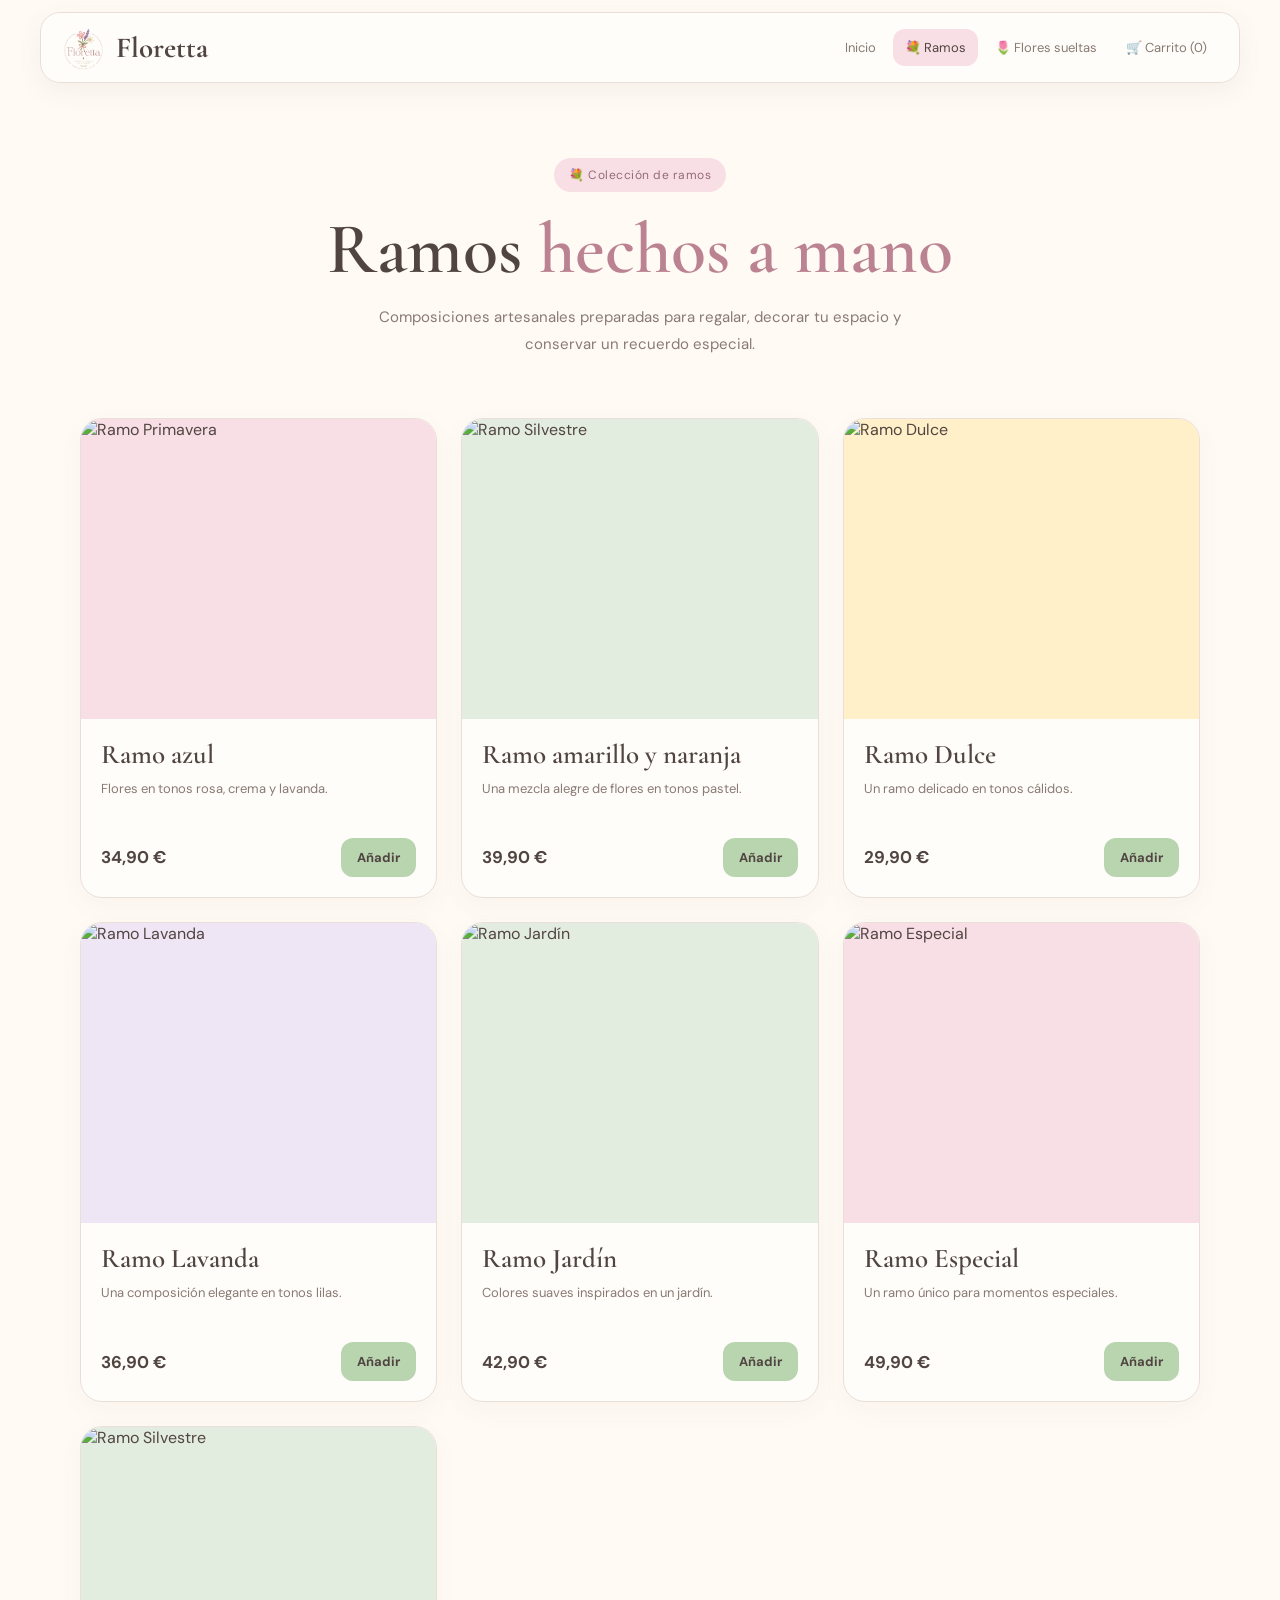
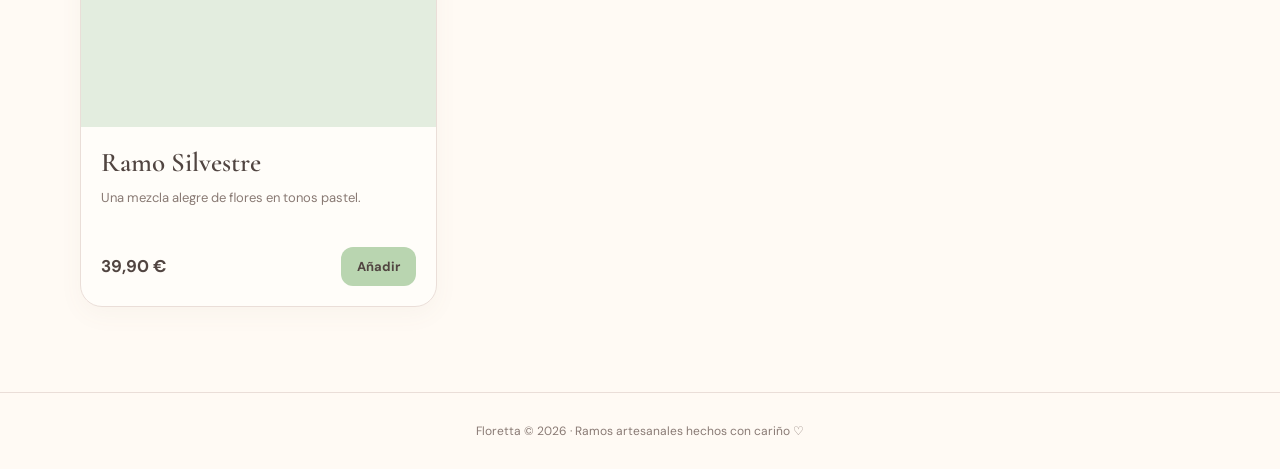
==== ramos.html @ efc67721 "primer commit" ====
<!DOCTYPE html>
<html lang="es">
<head>
  <meta charset="UTF-8">
  <meta name="viewport" content="width=device-width, initial-scale=1.0">
  <meta name="description" content="Floretta: ramos artesanales hechos a mano para durar para siempre.">
  <title>Floretta — Ramos artesanales</title>

  <link rel="preconnect" href="https://fonts.googleapis.com">
  <link rel="preconnect" href="https://fonts.gstatic.com" crossorigin>
  <link href="https://fonts.googleapis.com/css2?family=Cormorant+Garamond:wght@400;500;600;700&family=DM+Sans:wght@400;500;600;700&display=swap" rel="stylesheet">

  <style>
    :root {
      --fondo: #fffaf4;
      --blanco: #fffdf9;
      --rosa: #e9a7b8;
      --rosa-claro: #f8dfe6;
      --verde: #b9d5b0;
      --amarillo: #f5df9c;
      --lavanda: #d9c9e9;
      --texto: #514541;
      --secundario: #897a74;
      --borde: #eaded8;
    }

    * {
      box-sizing: border-box;
      margin: 0;
      padding: 0;
    }

    html {
      scroll-behavior: smooth;
    }

    body {
      font-family: "DM Sans", sans-serif;
      color: var(--texto);
      background: var(--fondo);
      min-height: 100vh;
    }

    a {
      color: inherit;
      text-decoration: none;
    }

    /* NAVEGACIÓN */
    nav {
      position: sticky;
      top: 12px;
      z-index: 100;
      width: calc(100% - 32px);
      max-width: 1200px;
      margin: 12px auto 0;
      padding: 12px 20px;
      display: flex;
      align-items: center;
      justify-content: space-between;
      gap: 20px;
      background: rgba(255, 253, 249, .95);
      border: 1px solid var(--borde);
      border-radius: 20px;
      box-shadow: 0 8px 25px #78645a12;
      backdrop-filter: blur(14px);
    }

    .logo-wrap {
      display: flex;
      align-items: center;
      gap: 10px;
      flex-shrink: 0;
    }

    .logo-img {
      width: 45px;
      height: 45px;
      object-fit: contain;
    }

    .brand-name {
      font-family: "Cormorant Garamond", serif;
      font-size: 29px;
      font-weight: 700;
    }

    .links {
      display: flex;
      align-items: center;
      gap: 5px;
    }

    .links a {
      padding: 10px 12px;
      border-radius: 12px;
      color: var(--secundario);
      font-size: 13px;
      transition: background .25s, color .25s;
    }

    .links a:hover,
    .links a.active {
      background: var(--rosa-claro);
      color: var(--texto);
    }

    /* CABECERA */
    .page-hero {
      text-align: center;
      padding: 75px 20px 50px;
    }

    .eyebrow {
      display: inline-block;
      padding: 9px 15px;
      margin-bottom: 20px;
      border-radius: 30px;
      background: var(--rosa-claro);
      color: #946b77;
      font-size: 12px;
      letter-spacing: .5px;
    }

    h1 {
      font-family: "Cormorant Garamond", serif;
      font-size: clamp(44px, 7vw, 72px);
      font-weight: 600;
      line-height: 1.05;
    }

    .gradient {
      color: #bb8292;
    }

    .page-hero p {
      max-width: 580px;
      margin: 16px auto 0;
      color: var(--secundario);
      font-size: 15px;
      line-height: 1.8;
    }

    /* CATÁLOGO */
    .section {
      width: calc(100% - 32px);
      max-width: 1120px;
      margin: 0 auto;
      padding: 10px 0 85px;
    }

    .grid {
      display: grid;
      grid-template-columns: repeat(3, minmax(0, 1fr));
      gap: 24px;
    }

    .card {
      min-width: 0;
      overflow: hidden;
      background: var(--blanco);
      border: 1px solid var(--borde);
      border-radius: 22px;
      box-shadow: 0 8px 24px #78645a0c;
      transition: transform .3s ease, box-shadow .3s ease;
    }

    .card:hover {
      transform: translateY(-6px);
      box-shadow: 0 18px 35px #78645a20;
    }

    /* IMAGEN: OCUPA TODO EL MARCO */
    .product-art {
      width: 100%;
      height: 300px;
      overflow: hidden;
      display: flex;
      align-items: center;
      justify-content: center;
      background: var(--rosa-claro);
    }

    .product-art.pink { background: #f8dfe6; }
    .product-art.green { background: #e3eddf; }
    .product-art.yellow { background: #fff0c9; }
    .product-art.lav { background: #eee5f5; }
    .product-art.blue { background: #e1eef5; }

    .product-art img {
      display: block;
      width: 100%;
      height: 100%;
      max-width: 100%;
      max-height: 100%;
      object-fit: cover;
      object-position: center;
    }

    .info {
      padding: 20px;
    }

    .info h2,
    .info h3 {
      font-family: "Cormorant Garamond", serif;
      font-size: 27px;
      font-weight: 600;
      line-height: 1.2;
    }

    .desc {
      min-height: 42px;
      margin-top: 8px;
      color: var(--secundario);
      font-size: 13px;
      line-height: 1.6;
    }

    .row {
      display: flex;
      align-items: center;
      justify-content: space-between;
      flex-wrap: wrap;
      gap: 12px;
      margin-top: 17px;
    }

    .price {
      font-size: 17px;
      font-weight: 700;
      white-space: nowrap;
    }

    .add {
      padding: 11px 16px;
      border: none;
      border-radius: 12px;
      background: var(--verde);
      color: var(--texto);
      font-family: inherit;
      font-size: 13px;
      font-weight: 700;
      cursor: pointer;
      transition: transform .2s, background .2s;
    }

    .add:hover {
      background: #a6c99d;
      transform: scale(1.04);
    }

    /* PIE DE PÁGINA */
    footer {
      padding: 30px 20px;
      border-top: 1px solid var(--borde);
      color: var(--secundario);
      text-align: center;
      font-size: 12px;
    }

    /* ANIMACIONES */
    .reveal {
      animation: aparecer .65s ease both;
    }

    @keyframes aparecer {
      from {
        opacity: 0;
        transform: translateY(18px);
      }
      to {
        opacity: 1;
        transform: translateY(0);
      }
    }

    #toast {
      position: fixed;
      right: 20px;
      bottom: 20px;
      z-index: 200;
      max-width: calc(100% - 40px);
      padding: 14px 18px;
      border: 1px solid var(--borde);
      border-radius: 14px;
      background: var(--blanco);
      box-shadow: 0 10px 30px #78645a22;
      font-size: 13px;
      opacity: 0;
      transform: translateY(15px);
      pointer-events: none;
      transition: .25s;
    }

    #toast.show {
      opacity: 1;
      transform: translateY(0);
    }

    /* TABLET */
    @media (max-width: 850px) {
      .grid {
        grid-template-columns: repeat(2, minmax(0, 1fr));
        gap: 16px;
      }

      .product-art {
        height: 260px;
      }

      nav {
        padding: 10px 12px;
      }

      .links a {
        padding: 9px 8px;
        font-size: 12px;
      }
    }

    /* MÓVIL */
    @media (max-width: 560px) {
      nav {
        position: relative;
        top: 0;
        flex-direction: column;
        gap: 8px;
      }

      .links {
        width: 100%;
        justify-content: center;
        flex-wrap: wrap;
      }

      .links a {
        font-size: 11px;
        padding: 8px;
      }

      .page-hero {
        padding: 55px 18px 35px;
      }

      h1 {
        font-size: 46px;
      }

      .page-hero p {
        font-size: 14px;
      }

      .grid {
        grid-template-columns: 1fr;
        max-width: 400px;
        margin: 0 auto;
      }

      .product-art {
        height: 320px;
      }

      .info {
        padding: 18px;
      }
    }

    @media (prefers-reduced-motion: reduce) {
      *, *::before, *::after {
        animation-duration: .01ms !important;
        transition-duration: .01ms !important;
        scroll-behavior: auto !important;
      }
    }
  </style>
</head>

<body>
  <nav>
    <a class="logo-wrap" href="index.html">
      <img alt="Logo de Floretta" class="logo-img" src="logo-floretta.png">
      <span class="brand-name">Floretta</span>
    </a>

    <div class="links">
      <a href="index.html">Inicio</a>
      <a class="active" href="ramos.html">💐 Ramos</a>
      <a href="flores.html">🌷 Flores sueltas</a>
      <a href="carrito.html">🛒 Carrito (<span id="count">0</span>)</a>
    </div>
  </nav>

  <main>
    <section class="page-hero">
      <span class="eyebrow">💐 Colección de ramos</span>
      <h1>Ramos <span class="gradient">hechos a mano</span></h1>
      <p>
        Composiciones artesanales preparadas para regalar,
        decorar tu espacio y conservar un recuerdo especial.
      </p>
    </section>

    <section class="section">
      <div class="grid">

        <article class="card reveal">
          <div class="product-art pink">
            <img src="img/flor_azul.png" alt="Ramo Primavera">
          </div>
          <div class="info">
            <h3>Ramo azul</h3>
            <p class="desc">Flores en tonos rosa, crema y lavanda.</p>
            <div class="row">
              <span class="price">34,90 €</span>
              <button class="add" data-name="Ramo Primavera" data-price="34,90 €">Añadir</button>
            </div>
          </div>
        </article>

        <article class="card reveal">
          <div class="product-art green">
            <img src="img/flor_amarilla.JPEG" alt="Ramo Silvestre">
          </div>
          <div class="info">
            <h3>Ramo amarillo y naranja</h3>
            <p class="desc">Una mezcla alegre de flores en tonos pastel.</p>
            <div class="row">
              <span class="price">39,90 €</span>
              <button class="add" data-name="Ramo Silvestre" data-price="39,90 €">Añadir</button>
            </div>
          </div>
        </article>

        <article class="card reveal">
          <div class="product-art yellow">
            <img src="img/flor_rosa.JPEG" alt="Ramo Dulce">
          </div>
          <div class="info">
            <h3>Ramo Dulce</h3>
            <p class="desc">Un ramo delicado en tonos cálidos.</p>
            <div class="row">
              <span class="price">29,90 €</span>
              <button class="add" data-name="Ramo Dulce" data-price="29,90 €">Añadir</button>
            </div>
          </div>
        </article>

        <article class="card reveal">
          <div class="product-art lav">
            <img src="img/ramo_lavanda.png" alt="Ramo Lavanda">
          </div>
          <div class="info">
            <h3>Ramo Lavanda</h3>
            <p class="desc">Una composición elegante en tonos lilas.</p>
            <div class="row">
              <span class="price">36,90 €</span>
              <button class="add" data-name="Ramo Lavanda" data-price="36,90 €">Añadir</button>
            </div>
          </div>
        </article>

        <article class="card reveal">
          <div class="product-art green">
            <img src="img/ramo_jardin.png" alt="Ramo Jardín">
          </div>
          <div class="info">
            <h3>Ramo Jardín</h3>
            <p class="desc">Colores suaves inspirados en un jardín.</p>
            <div class="row">
              <span class="price">42,90 €</span>
              <button class="add" data-name="Ramo Jardín" data-price="42,90 €">Añadir</button>
            </div>
          </div>
        </article>

        <article class="card reveal">
          <div class="product-art pink">
            <img src="img/ramo_especial.png" alt="Ramo Especial">
          </div>
          <div class="info">
            <h3>Ramo Especial</h3>
            <p class="desc">Un ramo único para momentos especiales.</p>
            <div class="row">
              <span class="price">49,90 €</span>
              <button class="add" data-name="Ramo Especial" data-price="49,90 €">Añadir</button>
            </div>
          </div>
        </article>

        <article class="card reveal">
          <div class="product-art green">
            <img src="img/ramo_silvestre.png" alt="Ramo Silvestre">
          </div>
          <div class="info">
            <h3>Ramo Silvestre</h3>
            <p class="desc">Una mezcla alegre de flores en tonos pastel.</p>
            <div class="row">
              <span class="price">39,90 €</span>
              <button class="add" data-name="Ramo Silvestre" data-price="39,90 €">Añadir</button>
            </div>
          </div>
        </article>

      </div>
    </section>
  </main>

  <footer>
    Floretta © 2026 · Ramos artesanales hechos con cariño ♡
  </footer>

  <div id="toast" role="status" aria-live="polite"></div>

  <script>
    // Carrito compartido entre páginas mediante localStorage.
    let cart = [];

    try {
      cart = JSON.parse(localStorage.getItem("floresCart") || "[]");
      if (!Array.isArray(cart)) cart = [];
    } catch (error) {
      cart = [];
    }

    const count = document.getElementById("count");
    const toast = document.getElementById("toast");

    function updateCount() {
      count.textContent = cart.length;
    }

    function showToast(message) {
      toast.textContent = message;
      toast.classList.add("show");

      window.clearTimeout(showToast.timer);
      showToast.timer = window.setTimeout(() => {
        toast.classList.remove("show");
      }, 2000);
    }

    document.querySelectorAll(".add").forEach(button => {
      button.addEventListener("click", () => {
        cart.push({
          name: button.dataset.name,
          price: button.dataset.price
        });

        localStorage.setItem("floresCart", JSON.stringify(cart));
        updateCount();
        showToast("🌸 " + button.dataset.name + " añadido al carrito");
      });
    });

    updateCount();
  </script>
</body>
</html>
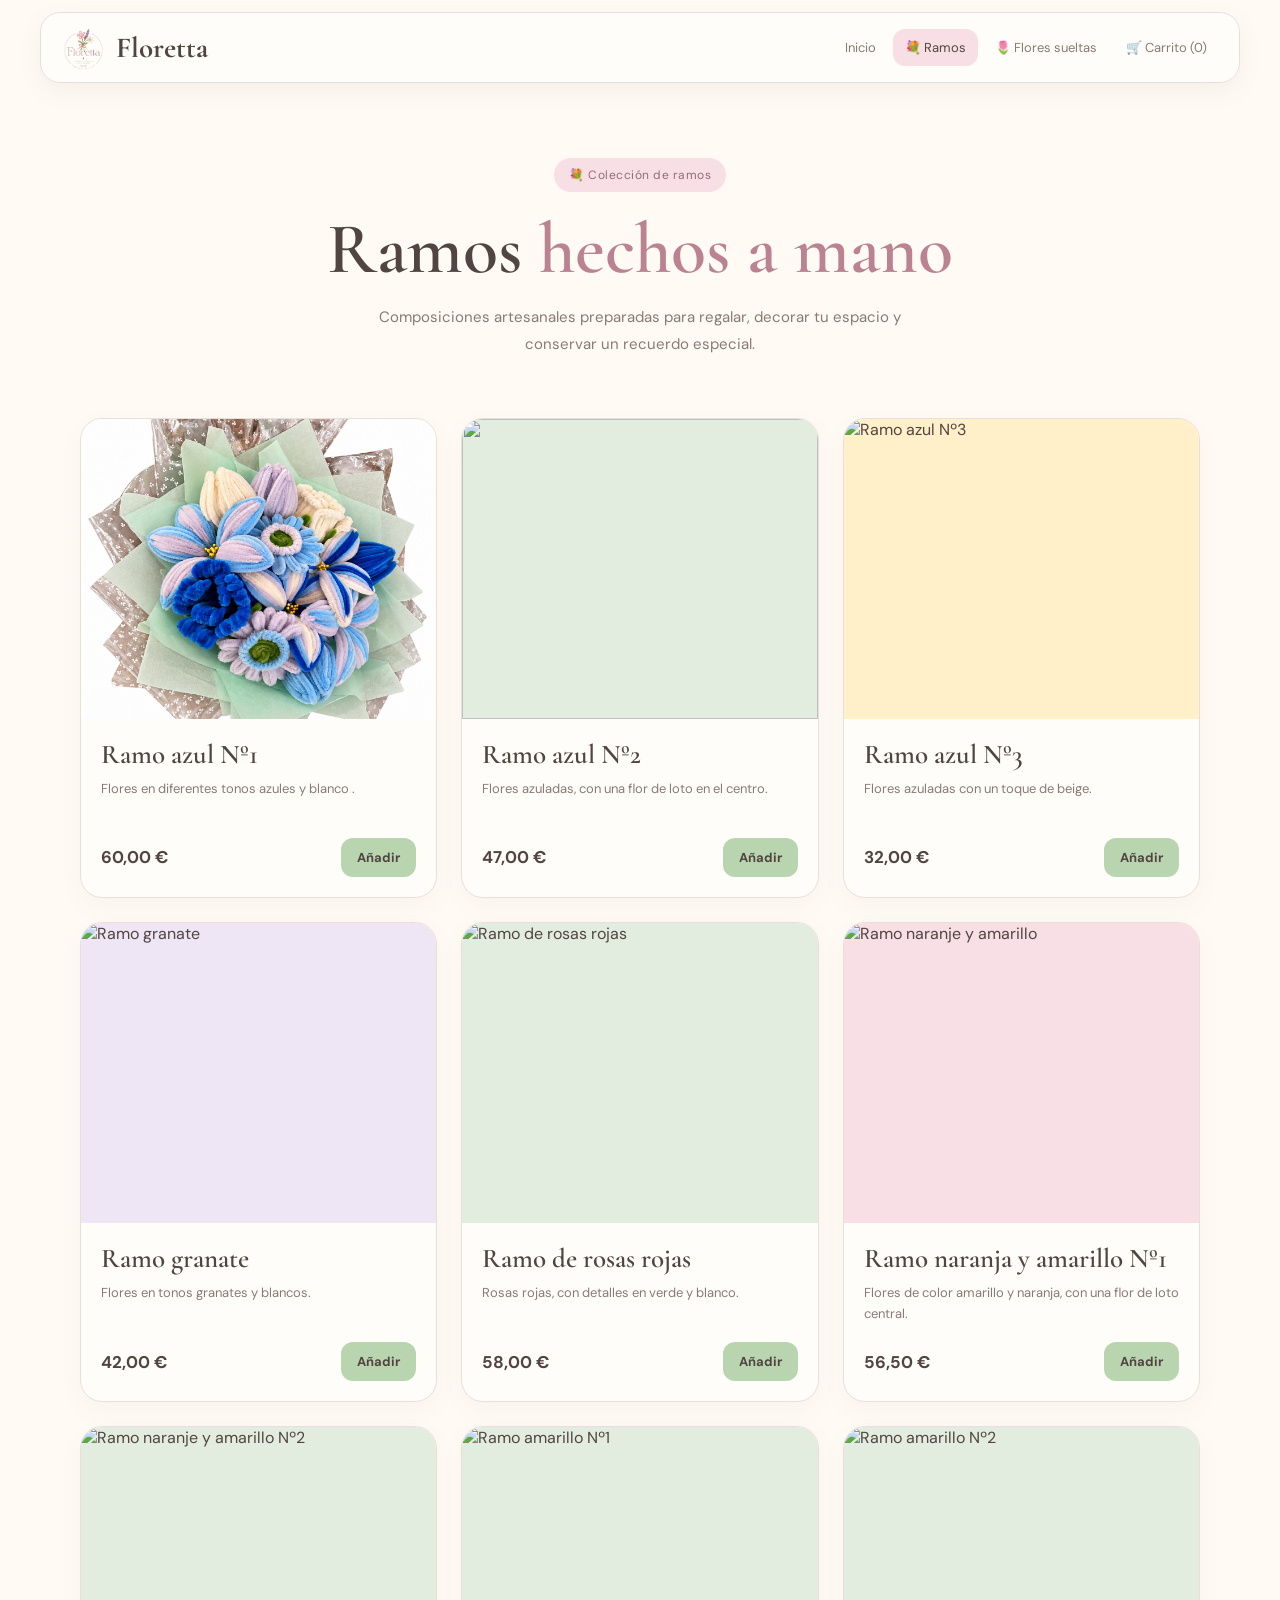
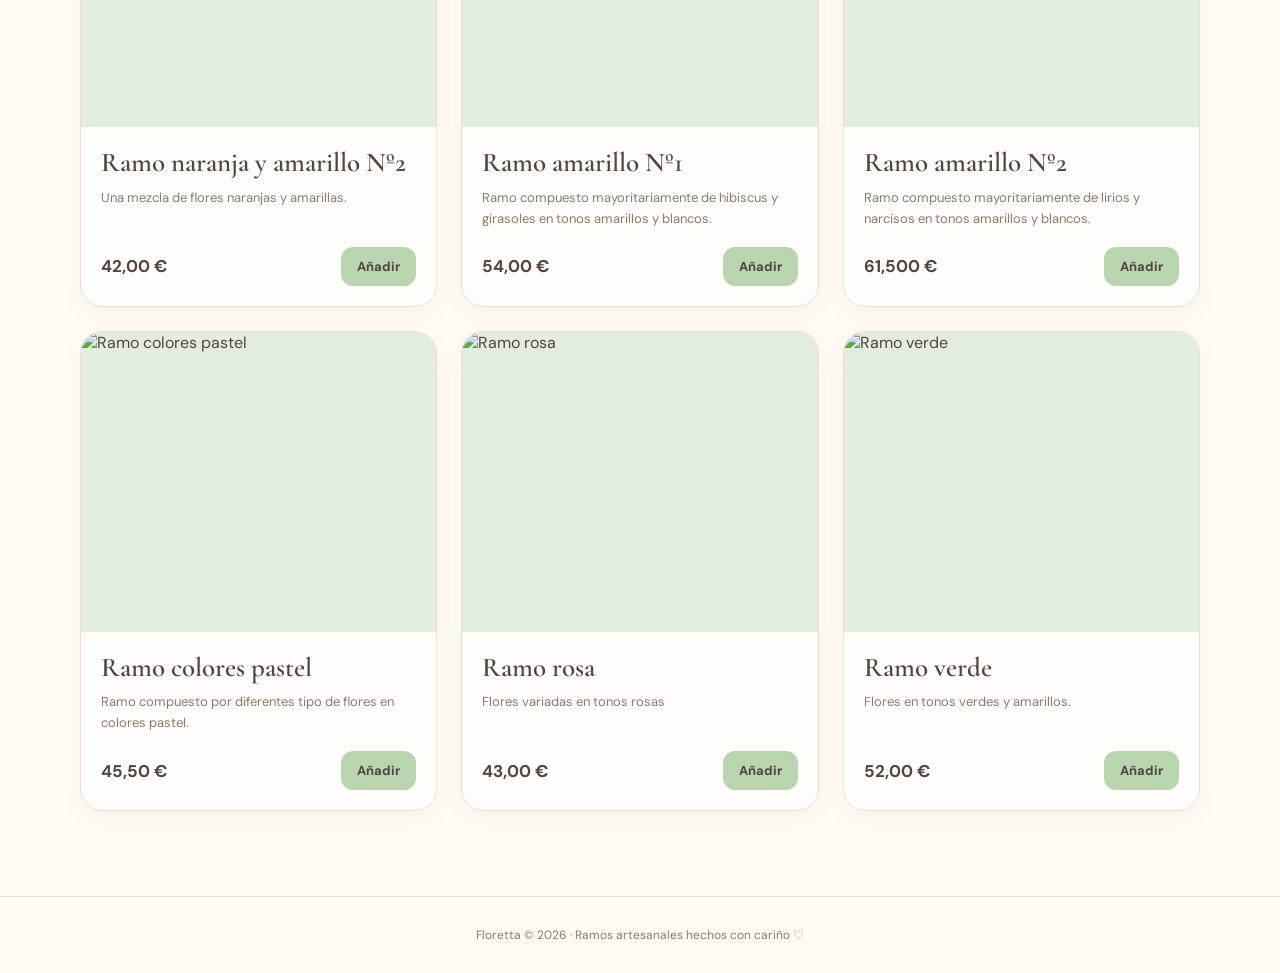
==== commit 73bfa216: "Add files via upload" ====
--- a/ramos.html
+++ b/ramos.html
@@ -407,98 +407,168 @@
 
         <article class="card reveal">
           <div class="product-art pink">
-            <img src="img/flor_azul.png" alt="Ramo Primavera">
-          </div>
-          <div class="info">
-            <h3>Ramo azul</h3>
-            <p class="desc">Flores en tonos rosa, crema y lavanda.</p>
-            <div class="row">
-              <span class="price">34,90 €</span>
-              <button class="add" data-name="Ramo Primavera" data-price="34,90 €">Añadir</button>
-            </div>
-          </div>
-        </article>
-
-        <article class="card reveal">
-          <div class="product-art green">
-            <img src="img/flor_amarilla.JPEG" alt="Ramo Silvestre">
-          </div>
-          <div class="info">
-            <h3>Ramo amarillo y naranja</h3>
-            <p class="desc">Una mezcla alegre de flores en tonos pastel.</p>
-            <div class="row">
-              <span class="price">39,90 €</span>
-              <button class="add" data-name="Ramo Silvestre" data-price="39,90 €">Añadir</button>
+            <img src="img/flor_azul.png" alt="">
+          </div>
+          <div class="info">
+            <h3>Ramo azul Nº1</h3>
+            <p class="desc">Flores en  diferentes tonos azules y blanco .</p>
+            <div class="row">
+              <span class="price">60,00 €</span>
+              <button class="add" data-name="Ramo azul Nº1" data-price="60,00 €">Añadir</button>
+            </div>
+          </div>
+        </article>
+
+        <article class="card reveal">
+          <div class="product-art green">
+            <img src="img/Ramo_azul_flordeloto.png" alt="">
+          </div>
+          <div class="info">
+            <h3>Ramo azul Nº2</h3>
+            <p class="desc">Flores azuladas, con una flor de loto en el centro.</p>
+            <div class="row">
+              <span class="price">47,00 €</span>
+              <button class="add" data-name="Ramo azul Nº2" data-price="47,00 €">Añadir</button>
             </div>
           </div>
         </article>
 
         <article class="card reveal">
           <div class="product-art yellow">
-            <img src="img/flor_rosa.JPEG" alt="Ramo Dulce">
-          </div>
-          <div class="info">
-            <h3>Ramo Dulce</h3>
-            <p class="desc">Un ramo delicado en tonos cálidos.</p>
-            <div class="row">
-              <span class="price">29,90 €</span>
-              <button class="add" data-name="Ramo Dulce" data-price="29,90 €">Añadir</button>
+            <img src="img/ramo_azulybeige.png" alt="Ramo azul Nº3">
+          </div>
+          <div class="info">
+            <h3>Ramo azul Nº3</h3>
+            <p class="desc">Flores azuladas con un toque de beige.</p>
+            <div class="row">
+              <span class="price">32,00 €</span>
+              <button class="add" data-name="Ramo azul Nº3" data-price="32,00€">Añadir</button>
             </div>
           </div>
         </article>
 
         <article class="card reveal">
           <div class="product-art lav">
-            <img src="img/ramo_lavanda.png" alt="Ramo Lavanda">
-          </div>
-          <div class="info">
-            <h3>Ramo Lavanda</h3>
-            <p class="desc">Una composición elegante en tonos lilas.</p>
-            <div class="row">
-              <span class="price">36,90 €</span>
-              <button class="add" data-name="Ramo Lavanda" data-price="36,90 €">Añadir</button>
-            </div>
-          </div>
-        </article>
-
-        <article class="card reveal">
-          <div class="product-art green">
-            <img src="img/ramo_jardin.png" alt="Ramo Jardín">
-          </div>
-          <div class="info">
-            <h3>Ramo Jardín</h3>
-            <p class="desc">Colores suaves inspirados en un jardín.</p>
-            <div class="row">
-              <span class="price">42,90 €</span>
-              <button class="add" data-name="Ramo Jardín" data-price="42,90 €">Añadir</button>
+            <img src="img/ramo_granate.png" alt="Ramo granate">
+          </div>
+          <div class="info">
+            <h3>Ramo granate</h3>
+            <p class="desc">Flores en tonos granates y blancos.</p>
+            <div class="row">
+              <span class="price">42,00 €</span>
+              <button class="add" data-name="Ramo granate" data-price="42,00 €">Añadir</button>
+            </div>
+          </div>
+        </article>
+
+        <article class="card reveal">
+          <div class="product-art green">
+            <img src="img/Ramo_rosas-rojas.png" alt="Ramo de rosas rojas">
+          </div>
+          <div class="info">
+            <h3>Ramo de rosas rojas</h3>
+            <p class="desc">Rosas rojas, con detalles en verde y blanco.</p>
+            <div class="row">
+              <span class="price">58,00 €</span>
+              <button class="add" data-name="Ramo de rosas rojas" data-price="58,00 €">Añadir</button>
             </div>
           </div>
         </article>
 
         <article class="card reveal">
           <div class="product-art pink">
-            <img src="img/ramo_especial.png" alt="Ramo Especial">
-          </div>
-          <div class="info">
-            <h3>Ramo Especial</h3>
-            <p class="desc">Un ramo único para momentos especiales.</p>
-            <div class="row">
-              <span class="price">49,90 €</span>
-              <button class="add" data-name="Ramo Especial" data-price="49,90 €">Añadir</button>
-            </div>
-          </div>
-        </article>
-
-        <article class="card reveal">
-          <div class="product-art green">
-            <img src="img/ramo_silvestre.png" alt="Ramo Silvestre">
-          </div>
-          <div class="info">
-            <h3>Ramo Silvestre</h3>
-            <p class="desc">Una mezcla alegre de flores en tonos pastel.</p>
-            <div class="row">
-              <span class="price">39,90 €</span>
-              <button class="add" data-name="Ramo Silvestre" data-price="39,90 €">Añadir</button>
+            <img src="img/ramo_naranjayamarillo_flordeloto.png" alt="Ramo naranje y amarillo">
+          </div>
+          <div class="info">
+            <h3>Ramo naranja y amarillo Nº1</h3>
+            <p class="desc">Flores de color amarillo y naranja, con una flor de loto central.</p>
+            <div class="row">
+              <span class="price">56,50 €</span>
+              <button class="add" data-name="Ramo naranja y amarillo" data-price="56,50 €">Añadir</button>
+            </div>
+          </div>
+        </article>
+
+        <article class="card reveal">
+          <div class="product-art green">
+            <img src="img/Ramo_amarillo_naranja.png" alt="Ramo naranje y amarillo Nº2">
+          </div>
+          <div class="info">
+            <h3>Ramo naranja y amarillo Nº2 </h3>
+            <p class="desc">Una mezcla de flores naranjas y amarillas.</p>
+            <div class="row">
+              <span class="price">42,00 €</span>
+              <button class="add" data-name="Ramo naranja y amarillo Nº2" data-price="41,00 €">Añadir</button>
+            </div>
+          </div>
+        </article>
+
+ <article class="card reveal">
+          <div class="product-art green">
+            <img src="img/Ramo_amarilloyblanco_girasoles.png" alt="Ramo amarillo Nº1">
+          </div>
+          <div class="info">
+            <h3>Ramo amarillo Nº1 </h3>
+            <p class="desc"> Ramo compuesto mayoritariamente de hibiscus y girasoles en tonos amarillos y blancos.</p>
+            <div class="row">
+              <span class="price">54,00 €</span>
+              <button class="add" data-name="Ramo amarillo Nº1" data-price="54,00 €">Añadir</button>
+            </div>
+          </div>
+        </article>
+
+<article class="card reveal">
+          <div class="product-art green">
+            <img src="img/Ramo_amarilloyblanco_lirio.png" alt="Ramo amarillo Nº2">
+          </div>
+          <div class="info">
+            <h3>Ramo amarillo Nº2 </h3>
+            <p class="desc"> Ramo compuesto mayoritariamente de lirios y narcisos en tonos amarillos y blancos.</p>
+            <div class="row">
+              <span class="price">61,500 €</span>
+              <button class="add" data-name="Ramo amarillo Nº2" data-price="61,50 €">Añadir</button>
+            </div>
+          </div>
+        </article>
+
+        <article class="card reveal">
+          <div class="product-art green">
+            <img src="img/ramo_colores_pastel.png" alt="Ramo colores pastel">
+          </div>
+          <div class="info">
+            <h3>Ramo colores pastel </h3>
+            <p class="desc"> Ramo compuesto por diferentes tipo de flores en colores pastel.</p>
+            <div class="row">
+              <span class="price">45,50 €</span>
+              <button class="add" data-name="Ramo colores pastel" data-price="45,50 €">Añadir</button>
+            </div>
+          </div>
+        </article>
+
+         <article class="card reveal">
+          <div class="product-art green">
+            <img src="img/ramo_rosa.png" alt="Ramo rosa">
+          </div>
+          <div class="info">
+            <h3>Ramo rosa </h3>
+            <p class="desc"> Flores variadas en tonos rosas</p>
+            <div class="row">
+              <span class="price">43,00 €</span>
+              <button class="add" data-name="Ramo rosa" data-price="43,00 €">Añadir</button>
+            </div>
+          </div>
+        </article>
+
+         <article class="card reveal">
+          <div class="product-art green">
+            <img src="img/ramo_verde_amarillo.png" alt="Ramo verde">
+          </div>
+          <div class="info">
+            <h3>Ramo verde </h3>
+            <p class="desc"> Flores en tonos verdes y amarillos.</p>
+            <div class="row">
+              <span class="price">52,00 €</span>
+              <button class="add" data-name="Ramo verde" data-price="52,00 €">Añadir</button>
             </div>
           </div>
         </article>
